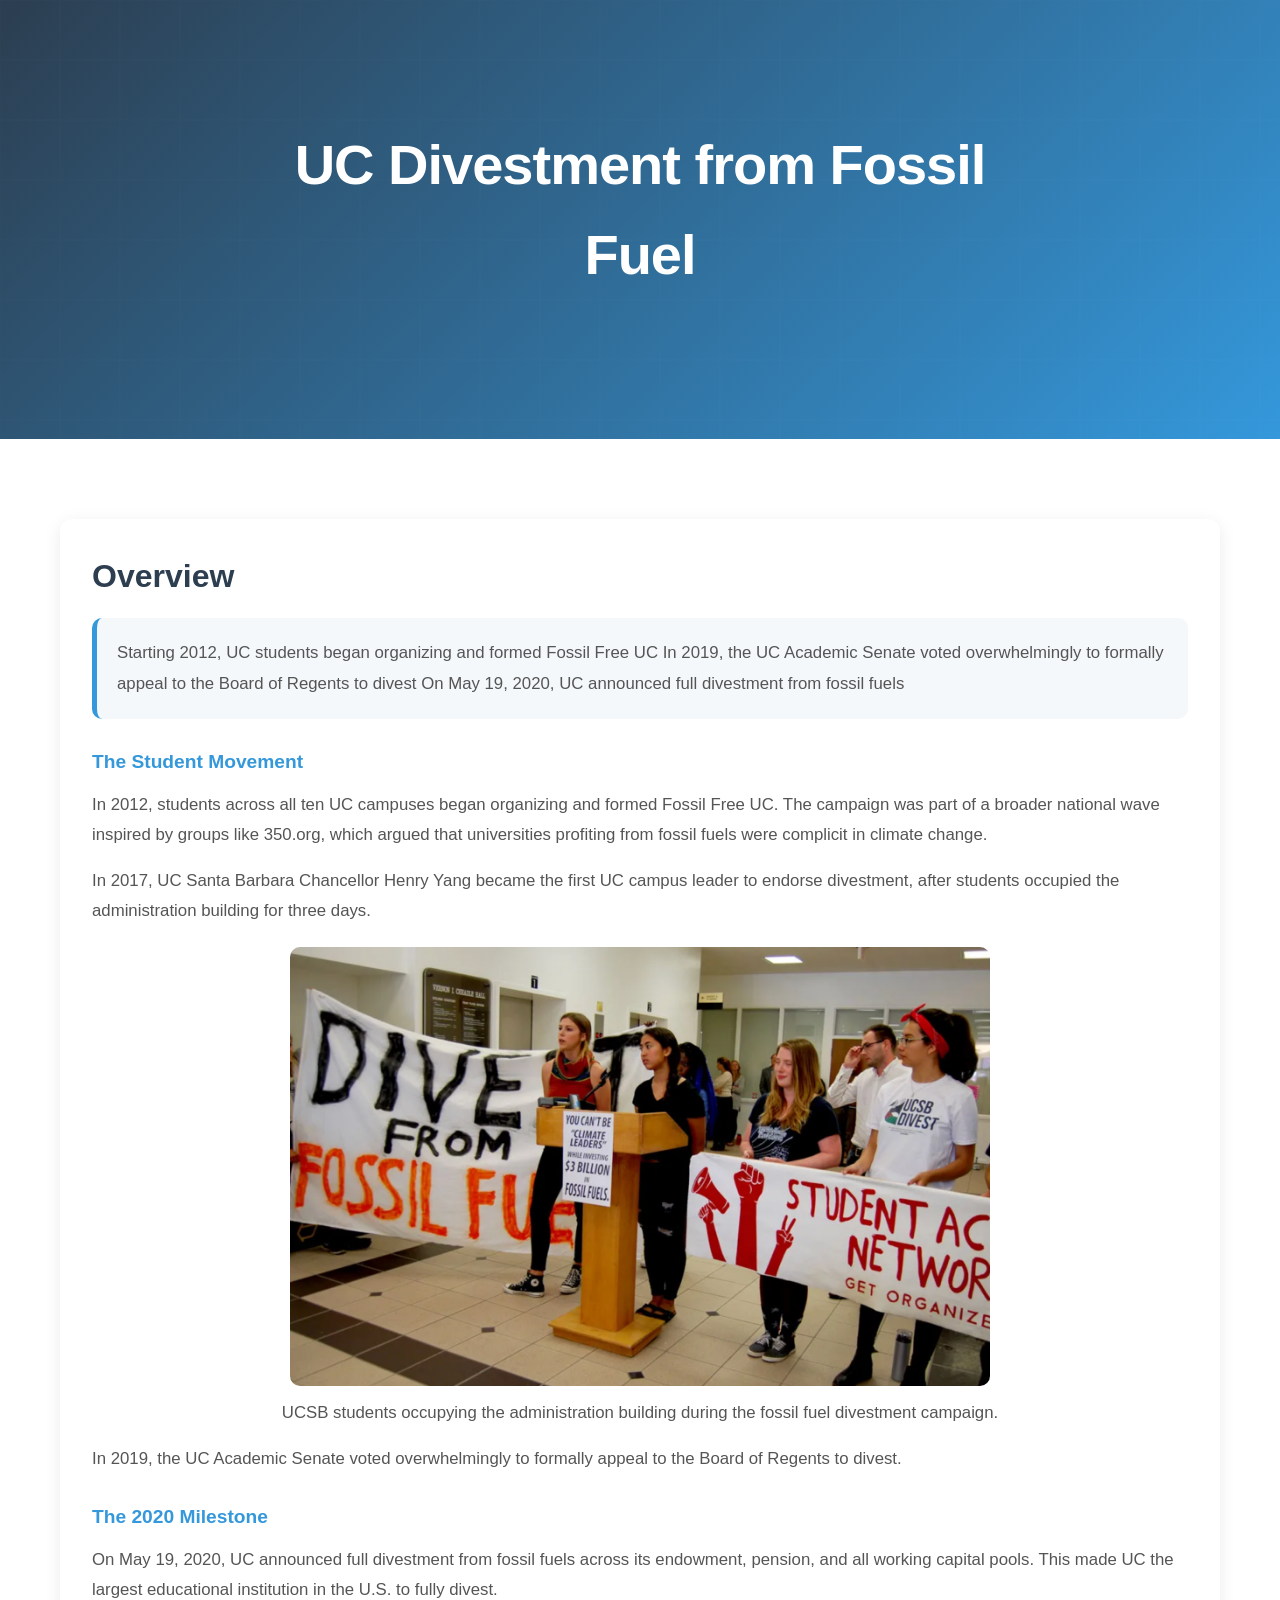
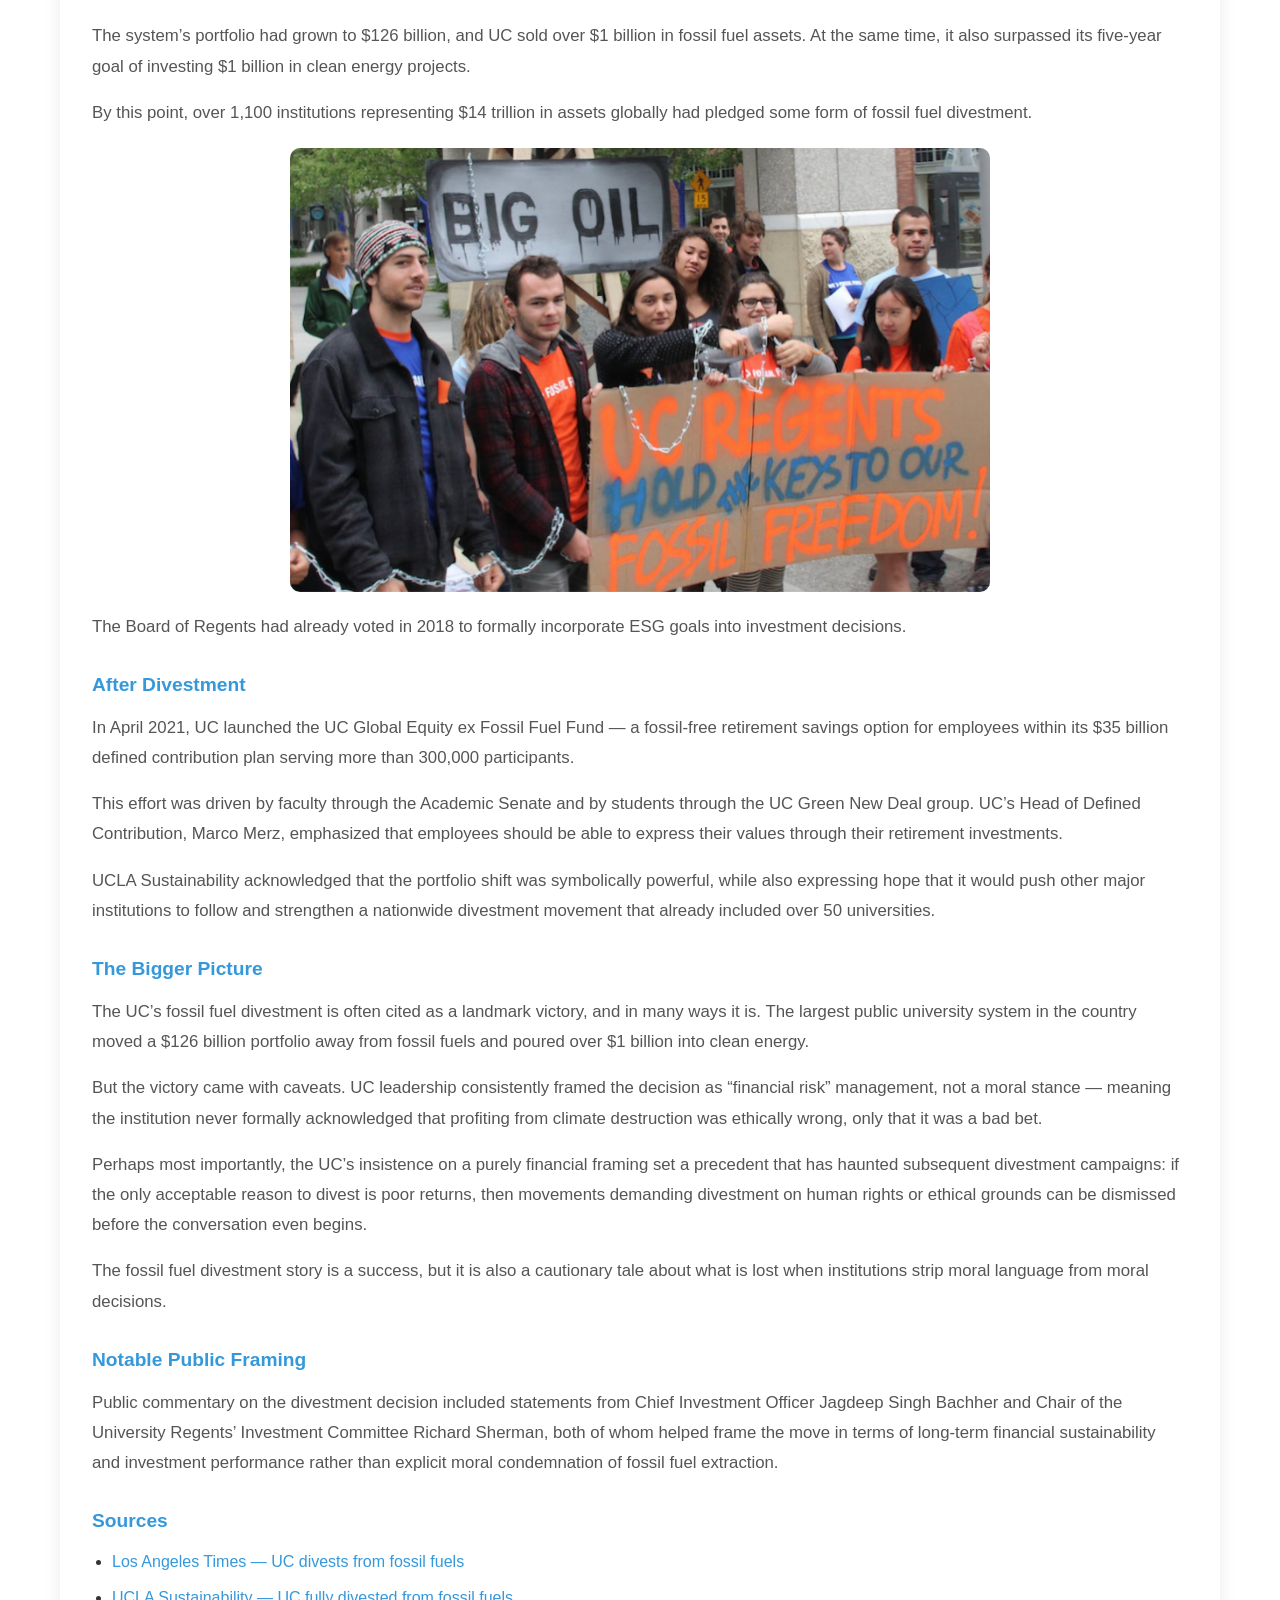
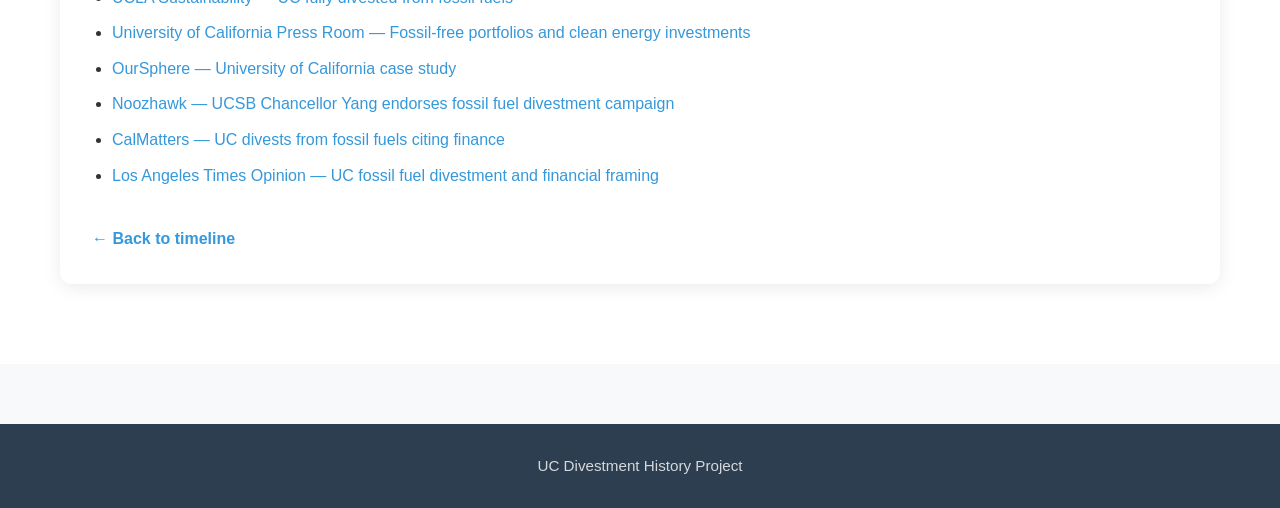
==== events/Fossil.html @ 386fea67 "added fossil and fornel" ====
<!doctype html>
<html lang="en">
  <head>
    <meta charset="UTF-8" />
    <meta name="viewport" content="width=device-width, initial-scale=1.0" />
    <title>UC Divestment from Fossil Fuel | UC Divestment History Project</title>
    <link rel="stylesheet" href="../css/style.css" />
    <style>
      .content-section {
        padding: 80px 20px;
        background: white;
      }

      .content-grid {
        display: grid;
        grid-template-columns: 1fr;
        gap: 32px;
      }

      .content-card {
        background: white;
        border-radius: 12px;
        padding: 32px;
        box-shadow: 0 4px 18px rgba(0, 0, 0, 0.08);
      }

      .content-card h2 {
        color: #2c3e50;
        font-size: 2rem;
        margin-bottom: 16px;
      }

      .content-card h3 {
        color: #3498db;
        font-size: 1.2rem;
        margin: 28px 0 12px;
      }

      .content-card p {
        margin-bottom: 16px;
        color: #555;
        font-size: 1.05rem;
        line-height: 1.8;
      }

      .summary-box {
        background: #f4f8fb;
        border-left: 5px solid #3498db;
        padding: 20px;
        border-radius: 10px;
        margin-bottom: 24px;
      }

      .summary-box p {
        margin: 0;
      }

      .back-link {
        display: inline-block;
        margin-top: 28px;
        color: #3498db;
        text-decoration: none;
        font-weight: 600;
      }

      .back-link:hover {
        text-decoration: underline;
      }

      .source-list {
        margin-top: 10px;
        padding-left: 20px;
      }

      .source-list li {
        margin-bottom: 10px;
        line-height: 1.6;
      }

      .source-list a {
        color: #3498db;
        text-decoration: none;
      }

      .source-list a:hover {
        text-decoration: underline;
      }

      .image-caption {
        text-align: center;
        font-size: 0.95rem;
        color: #7f8c8d;
        margin-top: -8px;
        margin-bottom: 20px;
      }

      @media (max-width: 768px) {
        .content-card {
          padding: 24px;
        }

        .content-card h2 {
          font-size: 1.7rem;
        }
      }
    </style>
  </head>
  <body>
    <!-- Hero Section -->
    <section class="hero">
      <div class="hero-content">
        <h1 class="hero-title">UC Divestment from Fossil Fuel</h1>
       
      </div>
    </section>

    <!-- Main Content -->
    <section class="content-section">
      <div class="container">
        <div class="content-grid">
          <div class="content-card">
            <h2>Overview</h2>

            <div class="summary-box">
              <p>
                Starting 2012, UC students began organizing and formed Fossil Free UC
      In 2019, the UC Academic Senate voted overwhelmingly to formally appeal to the Board of Regents to divest
      On May 19, 2020, UC announced full divestment from fossil fuels
              </p>
            </div>

            <h3>The Student Movement</h3>

            <p>
              In 2012, students across all ten UC campuses began organizing and formed Fossil Free
              UC. The campaign was part of a broader national wave inspired by groups like 350.org,
              which argued that universities profiting from fossil fuels were complicit in climate
              change.
            </p>

            <p>
              In 2017, UC Santa Barbara Chancellor Henry Yang became the first UC campus leader to
              endorse divestment, after students occupied the administration building for three
              days.
            </p>

            <img
              src="../images/fossil1.png"
              alt="UCSB students occupying administration building during fossil fuel divestment protest"
              class="article-image"
            />
            <p class="image-caption">
              UCSB students occupying the administration building during the fossil fuel divestment campaign.
            </p>

            <p>
              In 2019, the UC Academic Senate voted overwhelmingly to formally appeal to the Board
              of Regents to divest.
            </p>

            <h3>The 2020 Milestone</h3>

            <p>
              On May 19, 2020, UC announced full divestment from fossil fuels across its endowment,
              pension, and all working capital pools. This made UC the largest educational
              institution in the U.S. to fully divest.
            </p>

            <p>
              The system’s portfolio had grown to $126 billion, and UC sold over $1 billion in
              fossil fuel assets. At the same time, it also surpassed its five-year goal of
              investing $1 billion in clean energy projects.
            </p>

            <p>
              By this point, over 1,100 institutions representing $14 trillion in assets globally
              had pledged some form of fossil fuel divestment.
            </p>

            <img
              src="../images/fossil2.png"
              alt="UCSB students occupying administration building during fossil fuel divestment protest"
              class="article-image"
            />

            <p>
              The Board of Regents had already voted in 2018 to formally incorporate ESG goals into
              investment decisions.
            </p>

            <h3>After Divestment</h3>

            <p>
              In April 2021, UC launched the UC Global Equity ex Fossil Fuel Fund — a fossil-free
              retirement savings option for employees within its $35 billion defined contribution
              plan serving more than 300,000 participants.
            </p>

            <p>
              This effort was driven by faculty through the Academic Senate and by students through
              the UC Green New Deal group. UC’s Head of Defined Contribution, Marco Merz,
              emphasized that employees should be able to express their values through their
              retirement investments.
            </p>

            <p>
              UCLA Sustainability acknowledged that the portfolio shift was symbolically powerful,
              while also expressing hope that it would push other major institutions to follow and
              strengthen a nationwide divestment movement that already included over 50
              universities.
            </p>

            <h3>The Bigger Picture</h3>

            <p>
              The UC’s fossil fuel divestment is often cited as a landmark victory, and in many
              ways it is. The largest public university system in the country moved a $126 billion
              portfolio away from fossil fuels and poured over $1 billion into clean energy.
            </p>

            <p>
              But the victory came with caveats. UC leadership consistently framed the decision as
              “financial risk” management, not a moral stance — meaning the institution never
              formally acknowledged that profiting from climate destruction was ethically wrong,
              only that it was a bad bet.
            </p>

            <p>
              Perhaps most importantly, the UC’s insistence on a purely financial framing set a
              precedent that has haunted subsequent divestment campaigns: if the only acceptable
              reason to divest is poor returns, then movements demanding divestment on human rights
              or ethical grounds can be dismissed before the conversation even begins.
            </p>

            <p>
              The fossil fuel divestment story is a success, but it is also a cautionary tale about
              what is lost when institutions strip moral language from moral decisions.
            </p>

            <h3>Notable Public Framing</h3>

            <p>
              Public commentary on the divestment decision included statements from Chief Investment
              Officer Jagdeep Singh Bachher and Chair of the University Regents’ Investment
              Committee Richard Sherman, both of whom helped frame the move in terms of long-term
              financial sustainability and investment performance rather than explicit moral
              condemnation of fossil fuel extraction.
            </p>

            <h3>Sources</h3>
            <ul class="source-list">
              <li>
                <a href="https://www.latimes.com/california/story/2020-05-19/uc-fossil-fuel-divest-climate-change" target="_blank" rel="noopener noreferrer">
                  Los Angeles Times — UC divests from fossil fuels
                </a>
              </li>
              <li>
                <a href="https://sustain.ucla.edu/2020/05/31/uc-fully-divested-from-fossil-fuels/" target="_blank" rel="noopener noreferrer">
                  UCLA Sustainability — UC fully divested from fossil fuels
                </a>
              </li>
              <li>
                <a href="https://www.universityofcalifornia.edu/press-room/ucs-investment-portfolios-fossil-free-clean-energy-investments-top-1-billion" target="_blank" rel="noopener noreferrer">
                  University of California Press Room — Fossil-free portfolios and clean energy investments
                </a>
              </li>
              <li>
                <a href="https://www.oursphere.org/news/case-study-university-of-california" target="_blank" rel="noopener noreferrer">
                  OurSphere — University of California case study
                </a>
              </li>
              <li>
                <a href="https://www.noozhawk.com/ucsb_chancellor_yang_endorses_fossil_fuel_divestment_campaign/" target="_blank" rel="noopener noreferrer">
                  Noozhawk — UCSB Chancellor Yang endorses fossil fuel divestment campaign
                </a>
              </li>
              <li>
                <a href="https://calmatters.org/education/higher-education/2019/09/uc-divests-fossil-fuels-citing-finance-renewable-energy-climate-change/" target="_blank" rel="noopener noreferrer">
                  CalMatters — UC divests from fossil fuels citing finance
                </a>
              </li>
              <li>
                <a href="https://www.latimes.com/opinion/story/2019-09-16/divestment-fossil-fuel-university-of-california-climate-change" target="_blank" rel="noopener noreferrer">
                  Los Angeles Times Opinion — UC fossil fuel divestment and financial framing
                </a>
              </li>
            </ul>

            <a href="../index.html" class="back-link">← Back to timeline</a>
          </div>
        </div>
      </div>
    </section>

    <footer class="footer">
      <div class="container">
        <p>UC Divestment History Project</p>
      </div>
    </footer>
  </body>
</html>
---- css/style.css ----
/* ===================================
   Global Styles & Reset
   =================================== */

* {
  margin: 0;
  padding: 0;
  box-sizing: border-box;
}

body {
  font-family: 'Segoe UI', Tahoma, Geneva, Verdana, sans-serif;
  line-height: 1.6;
  color: #333;
  background-color: #f8f9fa;
}

.container {
  max-width: 1200px;
  margin: 0 auto;
  padding: 0 20px;
}

/* ===================================
   Hero Section
   =================================== */

.hero {
  background: linear-gradient(135deg, #2c3e50 0%, #3498db 100%);
  color: white;
  padding: 120px 20px;
  text-align: center;
  position: relative;
  overflow: hidden;
}

.hero::before {
  content: '';
  position: absolute;
  top: 0;
  left: 0;
  right: 0;
  bottom: 0;
  background: url('data:image/svg+xml,<svg width="60" height="60" xmlns="http://www.w3.org/2000/svg"><rect width="60" height="60" fill="none" stroke="rgba(255,255,255,0.05)" stroke-width="1"/></svg>');
  opacity: 0.3;
}

.hero-content {
  position: relative;
  z-index: 1;
  max-width: 800px;
  margin: 0 auto;
}

.hero-title {
  font-size: 3.5rem;
  font-weight: 700;
  margin-bottom: 20px;
  letter-spacing: -1px;
}

.hero-subtitle {
  font-size: 1.5rem;
  font-weight: 300;
  margin-bottom: 30px;
  opacity: 0.95;
}

.hero-description {
  font-size: 1.1rem;
  line-height: 1.8;
  opacity: 0.9;
  max-width: 700px;
  margin: 0 auto;
}

/* ===================================
   Timeline Section
   =================================== */

.timeline-section {
  padding: 80px 20px;
  background-color: white;
}

.section-title {
  font-size: 2.5rem;
  text-align: center;
  color: #2c3e50;
  margin-bottom: 10px;
}

.section-subtitle {
  text-align: center;
  color: #7f8c8d;
  margin-bottom: 60px;
  font-size: 1.1rem;
}

/* Timeline Container */
.timeline {
  position: relative;
  padding: 40px 0;
  margin-top: 40px;
}

/* Horizontal Timeline Line */
.timeline-line {
  position: absolute;
  top: 50%;
  left: 0;
  right: 0;
  height: 3px;
  background: linear-gradient(90deg, #3498db 0%, #2c3e50 100%);
  transform: translateY(-50%);
  z-index: 1;
}

/* Timeline Events Container */
.timeline-events {
  display: flex;
  justify-content: space-between;
  align-items: center;
  position: relative;
  z-index: 2;
}

/* Individual Timeline Event */
.timeline-event {
  flex: 1;
  display: flex;
  flex-direction: column;
  align-items: center;
  cursor: pointer;
  transition: transform 0.3s ease;
  position: relative;
}

.timeline-event:hover {
  transform: translateY(-10px);
}

/* Event Dot (Circle) */
.event-dot {
  width: 30px;
  height: 30px;
  background-color: #3498db;
  border: 4px solid white;
  border-radius: 50%;
  box-shadow: 0 4px 10px rgba(0, 0, 0, 0.2);
  transition: all 0.3s ease;
  position: relative;
  z-index: 3;
}

.timeline-event:hover .event-dot {
  width: 40px;
  height: 40px;
  background-color: #2c3e50;
  box-shadow: 0 6px 20px rgba(0, 0, 0, 0.3);
}

.timeline-event.active .event-dot {
  width: 40px;
  height: 40px;
  background-color: #e74c3c;
  animation: pulse 1.5s infinite;
}

/* Event Content */
.event-content {
  margin-top: 30px;
  text-align: center;
  background-color: white;
  padding: 15px 20px;
  border-radius: 8px;
  box-shadow: 0 2px 8px rgba(0, 0, 0, 0.1);
  transition: all 0.3s ease;
  min-width: 180px;
}

.timeline-event:hover .event-content {
  box-shadow: 0 4px 16px rgba(0, 0, 0, 0.15);
  transform: scale(1.05);
}

.event-year {
  font-size: 1.5rem;
  font-weight: 700;
  color: #3498db;
  margin-bottom: 8px;
}

.event-title {
  font-size: 1rem;
  color: #2c3e50;
  font-weight: 500;
  line-height: 1.4;
}

/* Pulse Animation */
@keyframes pulse {
  0%, 100% {
    box-shadow: 0 6px 20px rgba(231, 76, 60, 0.4);
  }
  50% {
    box-shadow: 0 6px 30px rgba(231, 76, 60, 0.7);
  }
}

/* ===================================
   Modal Styles
   =================================== */

.modal {
  display: none;
  position: fixed;
  z-index: 1000;
  left: 0;
  top: 0;
  width: 100%;
  height: 100%;
  background-color: rgba(0, 0, 0, 0.6);
  animation: fadeIn 0.3s ease;
}

.modal.show {
  display: flex;
  justify-content: center;
  align-items: center;
}

.modal-content {
  background-color: white;
  padding: 40px;
  border-radius: 12px;
  max-width: 600px;
  width: 90%;
  max-height: 80vh;
  overflow-y: auto;
  position: relative;
  animation: slideIn 0.3s ease;
  box-shadow: 0 10px 40px rgba(0, 0, 0, 0.3);
}

.modal-close {
  position: absolute;
  top: 15px;
  right: 25px;
  font-size: 2rem;
  font-weight: 300;
  color: #7f8c8d;
  cursor: pointer;
  transition: color 0.3s ease;
  line-height: 1;
}

.modal-close:hover {
  color: #2c3e50;
}

.modal-title {
  font-size: 2rem;
  color: #2c3e50;
  margin-bottom: 10px;
  padding-right: 30px;
}

.modal-year {
  font-size: 1.3rem;
  color: #3498db;
  font-weight: 600;
  margin-bottom: 20px;
}

.modal-body {
  font-size: 1.05rem;
  line-height: 1.8;
  color: #555;
}

.modal-body p {
  margin-bottom: 15px;
}

/* Modal Animations */
@keyframes fadeIn {
  from {
    opacity: 0;
  }
  to {
    opacity: 1;
  }
}

@keyframes slideIn {
  from {
    transform: translateY(-50px);
    opacity: 0;
  }
  to {
    transform: translateY(0);
    opacity: 1;
  }
}

/* ===================================
   Footer
   =================================== */

.footer {
  background-color: #2c3e50;
  color: white;
  text-align: center;
  padding: 30px 20px;
  margin-top: 60px;
}

.footer p {
  opacity: 0.8;
  font-size: 0.95rem;
}

/* ===================================
   Responsive Design
   =================================== */

/* Tablet Styles */
@media (max-width: 768px) {
  .hero-title {
    font-size: 2.5rem;
  }

  .hero-subtitle {
    font-size: 1.2rem;
  }

  .hero-description {
    font-size: 1rem;
  }

  .section-title {
    font-size: 2rem;
  }

  /* Vertical Timeline on Mobile */
  .timeline {
    padding: 20px 0;
  }

  .timeline-line {
    top: 0;
    left: 30px;
    right: auto;
    width: 3px;
    height: 100%;
    transform: none;
  }

  .timeline-events {
    flex-direction: column;
    align-items: flex-start;
    gap: 40px;
  }

  .timeline-event {
    flex-direction: row;
    align-items: flex-start;
    width: 100%;
  }

  .timeline-event:hover {
    transform: translateX(10px);
  }

  .event-dot {
    flex-shrink: 0;
    margin-left: 15px;
  }

  .event-content {
    margin-top: 0;
    margin-left: 30px;
    text-align: left;
    min-width: auto;
    flex: 1;
  }

  .modal-content {
    padding: 30px 25px;
  }

  .modal-title {
    font-size: 1.6rem;
  }
}

/* Mobile Styles */
@media (max-width: 480px) {
  .hero {
    padding: 80px 20px;
  }

  .hero-title {
    font-size: 2rem;
  }

  .hero-subtitle {
    font-size: 1.1rem;
  }

  .timeline-section {
    padding: 50px 15px;
  }

  .section-title {
    font-size: 1.8rem;
  }

  .event-year {
    font-size: 1.3rem;
  }

  .event-title {
    font-size: 0.9rem;
  }

  .modal-content {
    padding: 25px 20px;
    width: 95%;
  }
}


.investments-section {
  padding: 64px 0;
}

.mini-title {
  margin: 24px 0 12px;
  font-size: 1.1rem;
}

.source-list, .key-points {
  margin: 10px 0 0;
  padding-left: 18px;
}

.source-list li, .key-points li {
  margin: 8px 0;
}

.quote-box {
  margin-top: 18px;
  padding: 16px;
  border-radius: 12px;
  border: 1px solid rgba(255, 255, 255, 0.12);
  background: rgba(255, 255, 255, 0.04);
}

.quote-text {
  margin: 0;
  line-height: 1.5;
}

.quote-cite {
  margin: 10px 0 0;
  opacity: 0.8;
  font-size: 0.95rem;
}

.table-wrap {
  margin-top: 28px;
}

.table-scroll {
  overflow-x: auto;
  border-radius: 12px;
  border: 1px solid rgba(255, 255, 255, 0.12);
}

.investments-table {
  width: 100%;
  border-collapse: collapse;
  min-width: 720px; /* forces horizontal scroll on small screens */
}

.investments-table th,
.investments-table td {
  padding: 14px 14px;
  vertical-align: top;
  border-bottom: 1px solid rgba(255, 255, 255, 0.10);
}

.investments-table thead th {
  position: sticky;
  top: 0;
  background: rgba(0, 0, 0, 0.35);
  backdrop-filter: blur(6px);
  text-align: left;
}

.table-note {
  margin-top: 10px;
  opacity: 0.8;
  font-size: 0.95rem;
}

.article-image {
  width: 100%;
  max-width: 700px;
  border-radius: 10px;
  margin: 20px auto;
  display: block;
}
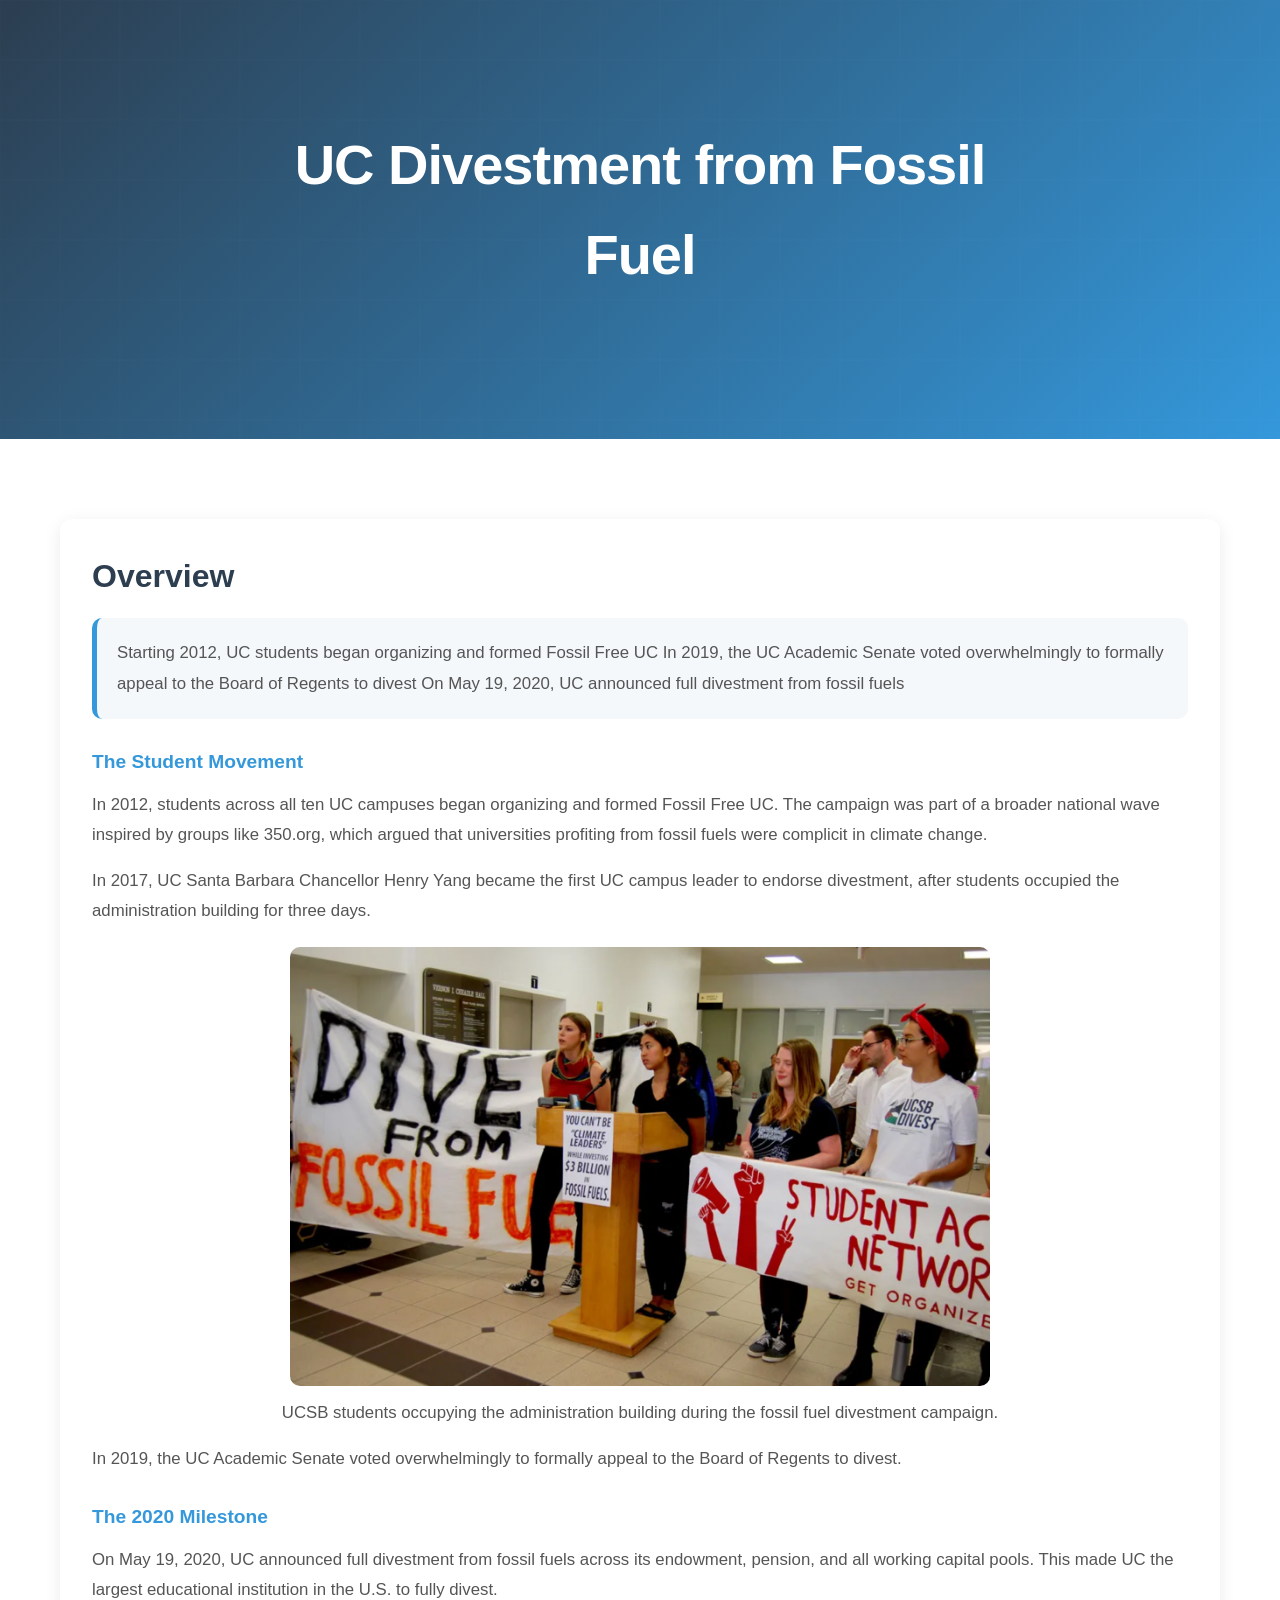
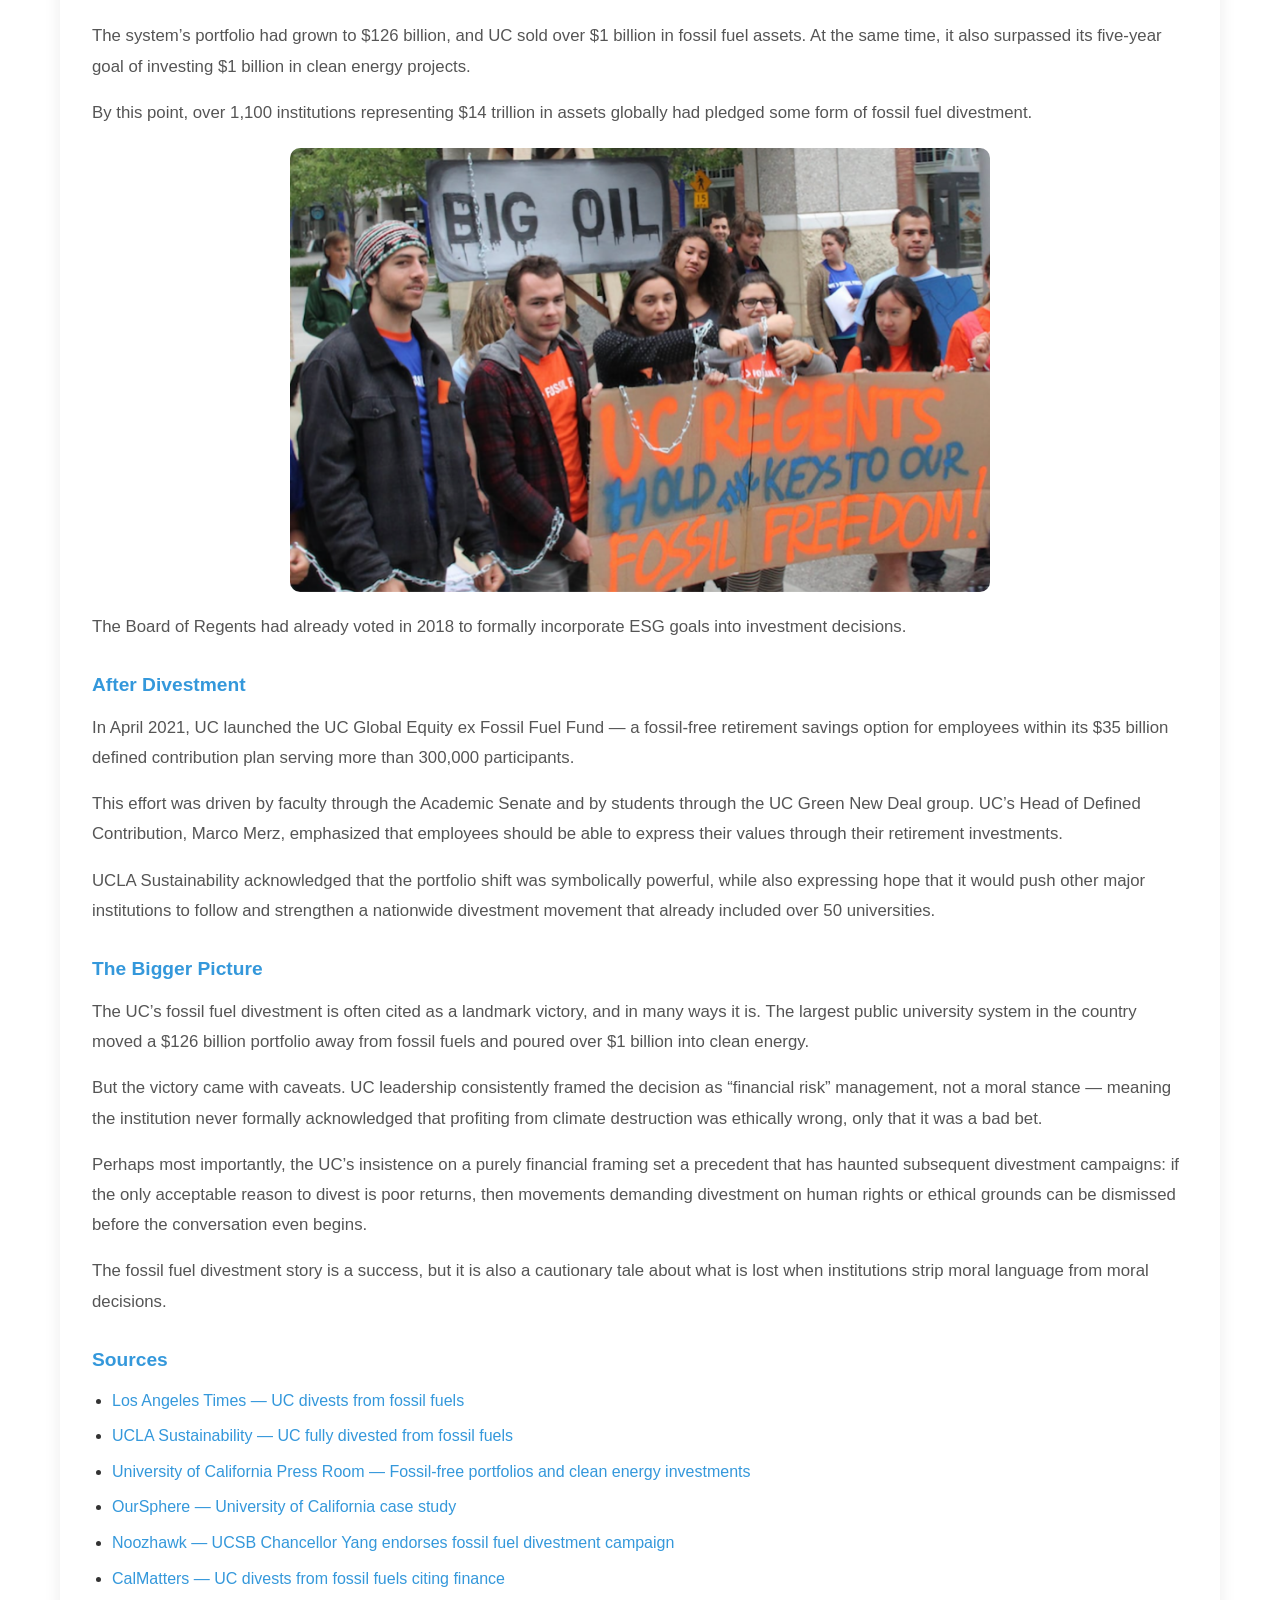
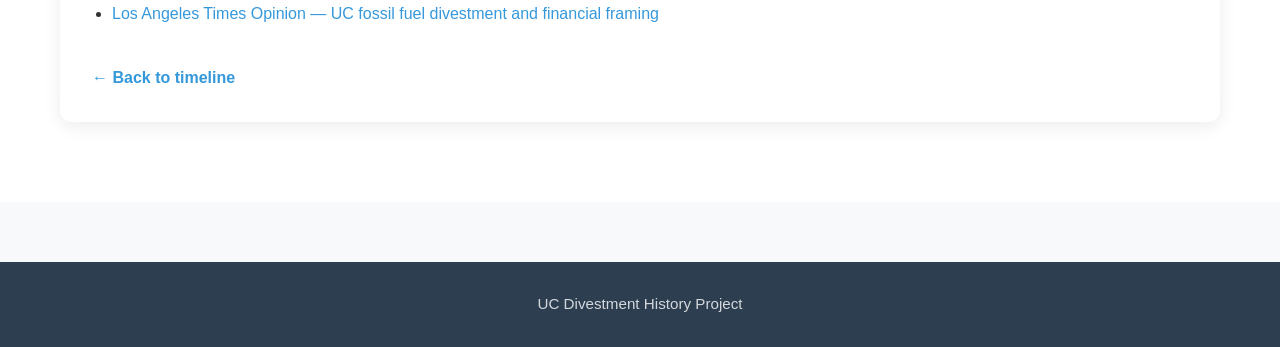
==== commit 7862e8e6: "encampment" ====
--- a/events/Fossil.html
+++ b/events/Fossil.html
@@ -237,15 +237,7 @@
               what is lost when institutions strip moral language from moral decisions.
             </p>
 
-            <h3>Notable Public Framing</h3>
-
-            <p>
-              Public commentary on the divestment decision included statements from Chief Investment
-              Officer Jagdeep Singh Bachher and Chair of the University Regents’ Investment
-              Committee Richard Sherman, both of whom helped frame the move in terms of long-term
-              financial sustainability and investment performance rather than explicit moral
-              condemnation of fossil fuel extraction.
-            </p>
+           
 
             <h3>Sources</h3>
             <ul class="source-list">
